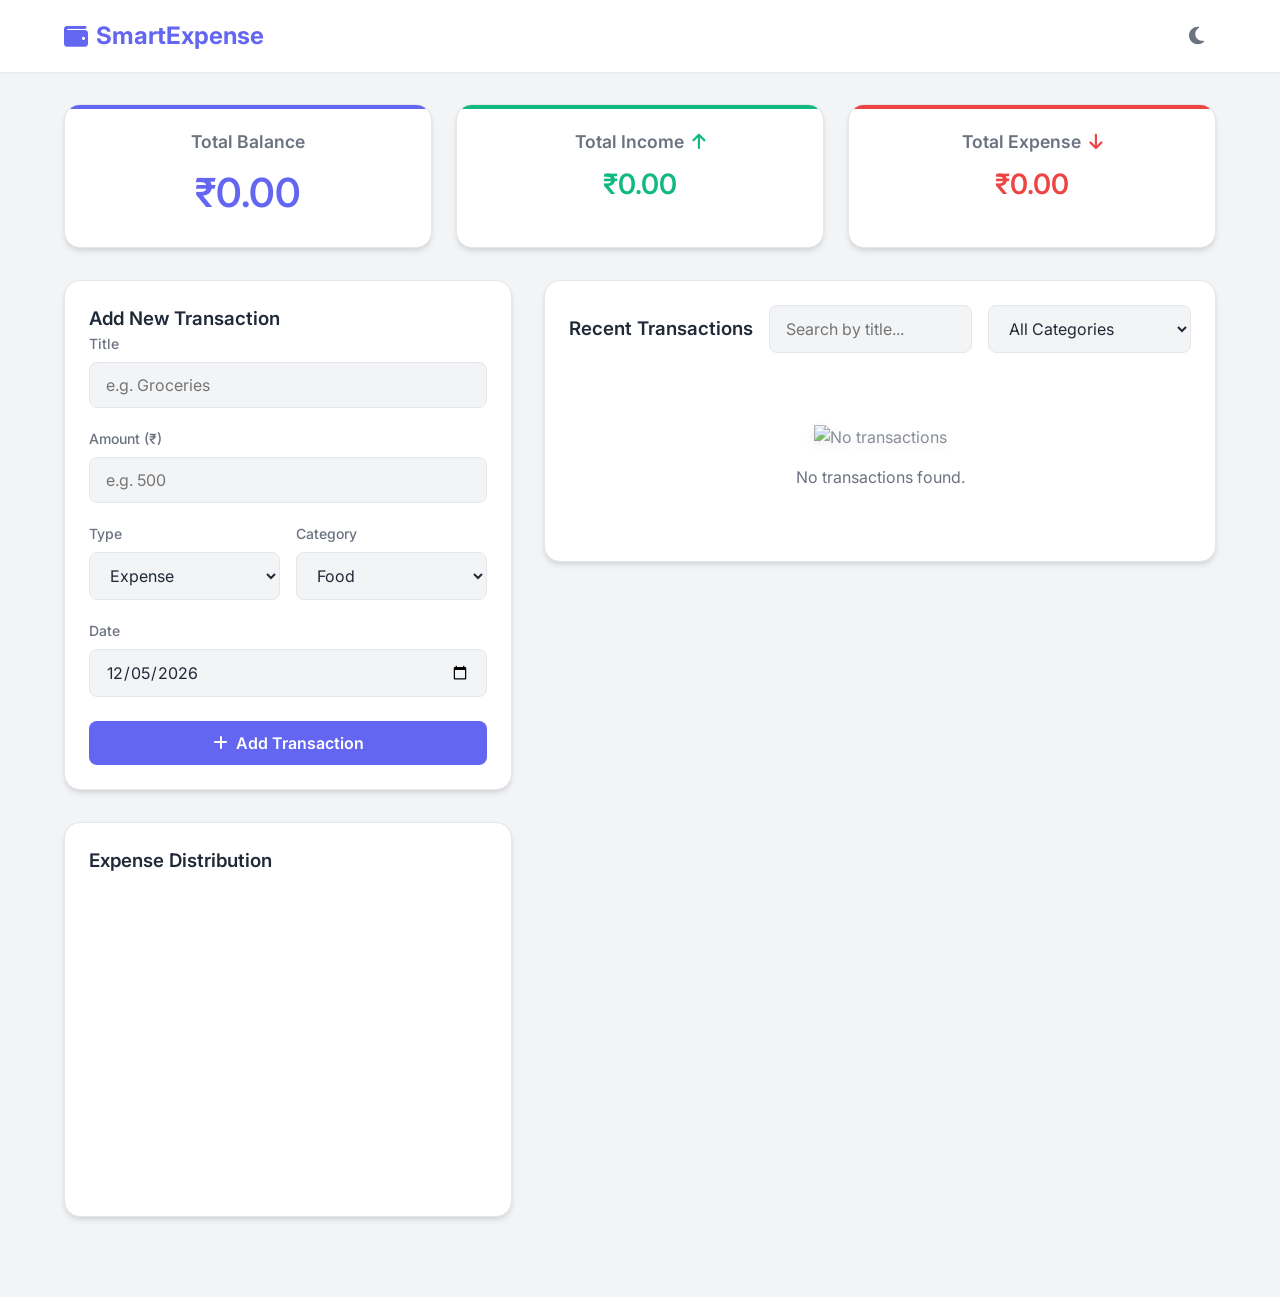
==== index.html @ fa1a4dc2 "Initial commit - Smart Expense Tracker" ====
<!DOCTYPE html>
<html lang="en">

<head>
    <meta charset="UTF-8">
    <meta name="viewport" content="width=device-width, initial-scale=1.0">
    <title>Smart Expense Tracker</title>
    <!-- Google Fonts -->
    <link href="https://fonts.googleapis.com/css2?family=Inter:wght@300;400;500;600;700&display=swap" rel="stylesheet">
    <!-- Font Awesome -->
    <link rel="stylesheet" href="https://cdnjs.cloudflare.com/ajax/libs/font-awesome/6.4.0/css/all.min.css">
    <!-- Chart.js -->
    <script src="https://cdn.jsdelivr.net/npm/chart.js"></script>
    <link rel="stylesheet" href="style.css">
</head>

<body class="light-mode">
    <div class="toast-container" id="toast-container"></div>

    <header class="navbar">
        <div class="logo">
            <i class="fas fa-wallet"></i> SmartExpense
        </div>
        <button id="theme-toggle" class="theme-btn" aria-label="Toggle Dark Mode">
            <i class="fas fa-moon"></i>
        </button>
    </header>

    <main class="container">
        <!-- Top Section: Overview -->
        <section class="overview">
            <div class="card balance-card">
                <h3>Total Balance</h3>
                <h2 id="total-balance">₹0.00</h2>
            </div>
            <div class="card income-card">
                <h3>Total Income <i class="fas fa-arrow-up"></i></h3>
                <p id="total-income">₹0.00</p>
            </div>
            <div class="card expense-card">
                <h3>Total Expense <i class="fas fa-arrow-down"></i></h3>
                <p id="total-expense">₹0.00</p>
            </div>
        </section>

        <div class="grid-layout">
            <!-- Left Column: Form & Chart -->
            <div class="left-column">
                <section class="add-transaction card">
                    <h3 id="form-title">Add New Transaction</h3>
                    <form id="transaction-form">
                        <input type="hidden" id="edit-id" value="">
                        <div class="form-group">
                            <label for="title">Title</label>
                            <input type="text" id="title" placeholder="e.g. Groceries" required>
                        </div>
                        <div class="form-group">
                            <label for="amount">Amount (₹)</label>
                            <input type="number" id="amount" placeholder="e.g. 500" step="0.01" required>
                        </div>
                        <div class="form-row">
                            <div class="form-group">
                                <label for="type">Type</label>
                                <select id="type" required>
                                    <option value="expense">Expense</option>
                                    <option value="income">Income</option>
                                </select>
                            </div>
                            <div class="form-group">
                                <label for="category">Category</label>
                                <select id="category" required>
                                    <option value="Food">Food</option>
                                    <option value="Travel">Travel</option>
                                    <option value="Bills">Bills</option>
                                    <option value="Shopping">Shopping</option>
                                    <option value="Salary">Salary</option>
                                    <option value="Other">Other</option>
                                </select>
                            </div>
                        </div>
                        <div class="form-group">
                            <label for="date">Date</label>
                            <input type="date" id="date" required>
                        </div>
                        <div class="form-actions">
                            <button type="submit" class="btn primary-btn"><i class="fas fa-plus"></i> <span
                                    id="submit-btn-text">Add Transaction</span></button>
                            <button type="button" class="btn outline-btn hidden" id="cancel-edit-btn">Cancel</button>
                        </div>
                    </form>
                </section>

                <section class="chart-container card">
                    <h3>Expense Distribution</h3>
                    <div class="canvas-wrapper">
                        <canvas id="expense-chart"></canvas>
                    </div>
                </section>
            </div>

            <!-- Right Column: Recent Transactions -->
            <div class="right-column">
                <section class="transactions card">
                    <div class="section-header">
                        <h3>Recent Transactions</h3>
                        <div class="controls">
                            <input type="text" id="search-input" placeholder="Search by title..." autocomplete="off">
                            <select id="filter-category" aria-label="Filter by Category">
                                <option value="All">All Categories</option>
                                <option value="Food">Food</option>
                                <option value="Travel">Travel</option>
                                <option value="Bills">Bills</option>
                                <option value="Shopping">Shopping</option>
                                <option value="Salary">Salary</option>
                                <option value="Other">Other</option>
                            </select>
                        </div>
                    </div>

                    <div class="transactions-list" id="transactions-list">
                        <!-- Transactions injected by JS -->
                    </div>
                    <div id="empty-state" class="empty-state hidden">
                        <img src="https://cdni.iconscout.com/illustration/premium/thumb/empty-state-2130362-1800926.png"
                            alt="No transactions" />
                        <p>No transactions found.</p>
                    </div>
                </section>
            </div>
        </div>
    </main>

    <script src="script.js"></script>
</body>

</html>
---- style.css ----
:root {
    --primary-color: #6366f1;
    --primary-hover: #4f46e5;
    --success-color: #10b981;
    --danger-color: #ef4444;
    --warning-color: #f59e0b;
    --text-main: #1f2937;
    --text-muted: #6b7280;
    --bg-main: #f3f4f6;
    --bg-card: #ffffff;
    --border-color: #e5e7eb;
    --shadow-sm: 0 1px 2px 0 rgba(0, 0, 0, 0.05);
    --shadow-md: 0 4px 6px -1px rgba(0, 0, 0, 0.1), 0 2px 4px -1px rgba(0, 0, 0, 0.06);
    --radius: 16px;
    --transition: all 0.3s cubic-bezier(0.4, 0, 0.2, 1);
}

body.dark-mode {
    --primary-color: #818cf8;
    --primary-hover: #6366f1;
    --text-main: #f9fafb;
    --text-muted: #9ca3af;
    --bg-main: #111827;
    --bg-card: #1f2937;
    --border-color: #374151;
    --shadow-sm: 0 1px 2px 0 rgba(0, 0, 0, 0.3);
    --shadow-md: 0 4px 6px -1px rgba(0, 0, 0, 0.4);
}

* {
    margin: 0;
    padding: 0;
    box-sizing: border-box;
}

body {
    font-family: 'Inter', sans-serif;
    background-color: var(--bg-main);
    color: var(--text-main);
    transition: background-color 0.3s ease, color 0.3s ease;
    line-height: 1.5;
    padding-bottom: 3rem;
    -webkit-font-smoothing: antialiased;
}

/* Typography & Utils */
h1, h2, h3, h4 {
    color: var(--text-main);
    font-weight: 600;
}

.hidden {
    display: none !important;
}

/* Navbar */
.navbar {
    display: flex;
    justify-content: space-between;
    align-items: center;
    padding: 1rem 5%;
    background-color: var(--bg-card);
    box-shadow: var(--shadow-sm);
    position: sticky;
    top: 0;
    z-index: 100;
    transition: background-color 0.3s ease;
}

.logo {
    font-size: 1.5rem;
    font-weight: 700;
    color: var(--primary-color);
    display: flex;
    align-items: center;
    gap: 0.5rem;
}

.theme-btn {
    background: none;
    border: none;
    font-size: 1.25rem;
    color: var(--text-muted);
    cursor: pointer;
    transition: var(--transition);
    padding: 0.5rem;
    border-radius: 50%;
    width: 40px;
    height: 40px;
    display: flex;
    align-items: center;
    justify-content: center;
}

.theme-btn:hover {
    color: var(--primary-color);
    background-color: var(--bg-main);
    transform: scale(1.1);
}

/* Container */
.container {
    max-width: 1200px;
    margin: 2rem auto;
    padding: 0 1.5rem;
}

/* Cards */
.card {
    background-color: var(--bg-card);
    border-radius: var(--radius);
    padding: 1.5rem;
    box-shadow: var(--shadow-md);
    border: 1px solid var(--border-color);
    transition: background-color 0.3s ease, border-color 0.3s ease;
}

/* Overview Section */
.overview {
    display: grid;
    grid-template-columns: repeat(auto-fit, minmax(280px, 1fr));
    gap: 1.5rem;
    margin-bottom: 2rem;
}

.overview .card {
    text-align: center;
    transition: transform 0.3s ease, box-shadow 0.3s ease;
    position: relative;
    overflow: hidden;
}

.overview .card::before {
    content: '';
    position: absolute;
    top: 0;
    left: 0;
    width: 100%;
    height: 4px;
}

.balance-card::before { background-color: var(--primary-color); }
.income-card::before { background-color: var(--success-color); }
.expense-card::before { background-color: var(--danger-color); }

.overview .card:hover {
    transform: translateY(-5px);
    box-shadow: 0 10px 15px -3px rgba(0, 0, 0, 0.1), 0 4px 6px -2px rgba(0, 0, 0, 0.05);
}

.overview h3 {
    font-size: 1.1rem;
    color: var(--text-muted);
    margin-bottom: 0.5rem;
    display: flex;
    align-items: center;
    justify-content: center;
    gap: 0.5rem;
}

.balance-card h2 {
    font-size: 2.5rem;
    color: var(--primary-color);
    margin-top: 0.5rem;
}

.income-card h3 i { color: var(--success-color); }
.expense-card h3 i { color: var(--danger-color); }

.income-card p {
    font-size: 1.75rem;
    font-weight: 600;
    color: var(--success-color);
    margin-top: 0.5rem;
}

.expense-card p {
    font-size: 1.75rem;
    font-weight: 600;
    color: var(--danger-color);
    margin-top: 0.5rem;
}

/* Grid Layout */
.grid-layout {
    display: grid;
    grid-template-columns: 1fr 1.5fr;
    gap: 2rem;
    align-items: start;
}

@media (max-width: 968px) {
    .grid-layout {
        grid-template-columns: 1fr;
    }
}

/* Form Styles */
.form-group {
    margin-bottom: 1.25rem;
}

.form-row {
    display: grid;
    grid-template-columns: 1fr 1fr;
    gap: 1rem;
}

label {
    display: block;
    margin-bottom: 0.5rem;
    font-size: 0.875rem;
    font-weight: 500;
    color: var(--text-muted);
}

input, select {
    width: 100%;
    padding: 0.75rem 1rem;
    border-radius: 8px;
    border: 1px solid var(--border-color);
    background-color: var(--bg-main);
    color: var(--text-main);
    font-family: inherit;
    font-size: 1rem;
    transition: var(--transition);
}

input:focus, select:focus {
    outline: none;
    border-color: var(--primary-color);
    box-shadow: 0 0 0 3px rgba(99, 102, 241, 0.2);
    background-color: var(--bg-card);
}

.form-actions {
    display: flex;
    gap: 1rem;
    margin-top: 1.5rem;
}

.btn {
    padding: 0.75rem 1.5rem;
    border-radius: 8px;
    font-weight: 600;
    cursor: pointer;
    font-family: inherit;
    transition: var(--transition);
    display: flex;
    align-items: center;
    justify-content: center;
    gap: 0.5rem;
    flex: 1;
    font-size: 1rem;
}

.primary-btn {
    background-color: var(--primary-color);
    color: #ffffff;
    border: none;
}

.primary-btn:hover {
    background-color: var(--primary-hover);
    transform: translateY(-2px);
    box-shadow: 0 4px 6px -1px rgba(99, 102, 241, 0.4);
}

.outline-btn {
    background-color: transparent;
    color: var(--text-main);
    border: 1px solid var(--border-color);
}

.outline-btn:hover {
    background-color: var(--bg-main);
}

/* Chart Container */
.chart-container {
    margin-top: 2rem;
}

.chart-container h3 {
    margin-bottom: 1rem;
}

.canvas-wrapper {
    position: relative;
    height: 300px;
    width: 100%;
    display: flex;
    align-items: center;
    justify-content: center;
}

/* Transactions Area */
.section-header {
    display: flex;
    justify-content: space-between;
    align-items: center;
    margin-bottom: 1.5rem;
    flex-wrap: wrap;
    gap: 1rem;
}

.controls {
    display: flex;
    gap: 1rem;
    flex: 1;
    justify-content: flex-end;
}

.controls input {
    max-width: 250px;
}

@media (max-width: 576px) {
    .controls {
        flex-direction: column;
        width: 100%;
    }
    .controls input, .controls select {
        max-width: 100%;
    }
}

.transactions-list {
    display: flex;
    flex-direction: column;
    gap: 1rem;
}

.transaction-item {
    display: flex;
    justify-content: space-between;
    align-items: center;
    padding: 1.25rem;
    background-color: var(--bg-main);
    border-radius: var(--radius);
    border-left: 5px solid var(--border-color);
    transition: var(--transition);
    animation: slideIn 0.4s ease-out;
}

@keyframes slideIn {
    from { opacity: 0; transform: translateY(15px); }
    to { opacity: 1; transform: translateY(0); }
}

.transaction-item:hover {
    transform: translateX(5px);
    box-shadow: var(--shadow-sm);
    background-color: var(--bg-card);
}

.transaction-item.income {
    border-left-color: var(--success-color);
}

.transaction-item.expense {
    border-left-color: var(--danger-color);
}

.item-info {
    display: flex;
    align-items: center;
    gap: 1.25rem;
}

.item-icon {
    width: 48px;
    height: 48px;
    border-radius: 12px;
    display: flex;
    align-items: center;
    justify-content: center;
    font-size: 1.25rem;
    color: white;
}

.income .item-icon { background: linear-gradient(135deg, #10b981, #059669); }
.expense .item-icon { background: linear-gradient(135deg, #ef4444, #dc2626); }

.item-details h4 {
    margin-bottom: 0.25rem;
    font-size: 1.1rem;
}

.item-details p {
    font-size: 0.85rem;
    color: var(--text-muted);
}

.item-actions {
    display: flex;
    align-items: center;
    gap: 1.5rem;
}

.item-amount {
    font-weight: 700;
    font-size: 1.2rem;
}

.income .item-amount { color: var(--success-color); }
.expense .item-amount { color: var(--danger-color); }

.action-btns {
    display: flex;
    gap: 0.75rem;
}

.action-btn {
    background: var(--bg-card);
    border: 1px solid var(--border-color);
    cursor: pointer;
    font-size: 1rem;
    color: var(--text-muted);
    transition: var(--transition);
    width: 36px;
    height: 36px;
    border-radius: 8px;
    display: flex;
    align-items: center;
    justify-content: center;
}

.action-btn.edit-btn:hover { 
    color: var(--primary-color); 
    border-color: var(--primary-color);
    background-color: rgba(99, 102, 241, 0.1);
}
.action-btn.delete-btn:hover { 
    color: var(--danger-color); 
    border-color: var(--danger-color);
    background-color: rgba(239, 68, 68, 0.1);
}

.empty-state {
    text-align: center;
    padding: 3rem 1rem;
    color: var(--text-muted);
    animation: fadeIn 0.5s ease;
}
@keyframes fadeIn {
    from { opacity: 0; }
    to { opacity: 1; }
}
.empty-state img {
    width: 120px;
    margin-bottom: 1rem;
    opacity: 0.8;
    filter: drop-shadow(0 4px 6px rgba(0,0,0,0.1));
}

/* Toasts */
.toast-container {
    position: fixed;
    top: 20px;
    right: 20px;
    z-index: 9999;
    display: flex;
    flex-direction: column;
    gap: 10px;
    pointer-events: none;
}

.toast {
    background-color: var(--bg-card);
    color: var(--text-main);
    padding: 1rem 1.5rem;
    border-radius: 12px;
    box-shadow: 0 10px 15px -3px rgba(0, 0, 0, 0.1), 0 4px 6px -2px rgba(0, 0, 0, 0.05);
    display: flex;
    align-items: center;
    gap: 0.75rem;
    border-left: 4px solid var(--primary-color);
    animation: slideInRight 0.3s cubic-bezier(0.175, 0.885, 0.32, 1.275) forwards;
    font-weight: 500;
}

.toast.success { border-left-color: var(--success-color); }
.toast.error { border-left-color: var(--danger-color); }
.toast.warning { border-left-color: var(--warning-color); }

.toast i { font-size: 1.25rem; }
.toast.success i { color: var(--success-color); }
.toast.error i { color: var(--danger-color); }
.toast.warning i { color: var(--warning-color); }

@keyframes slideInRight {
    from { transform: translateX(120%); opacity: 0; }
    to { transform: translateX(0); opacity: 1; }
}
@keyframes fadeOut {
    from { transform: translateX(0); opacity: 1; }
    to { transform: translateX(120%); opacity: 0; }
}

.toast.hiding {
    animation: fadeOut 0.3s ease forwards;
}
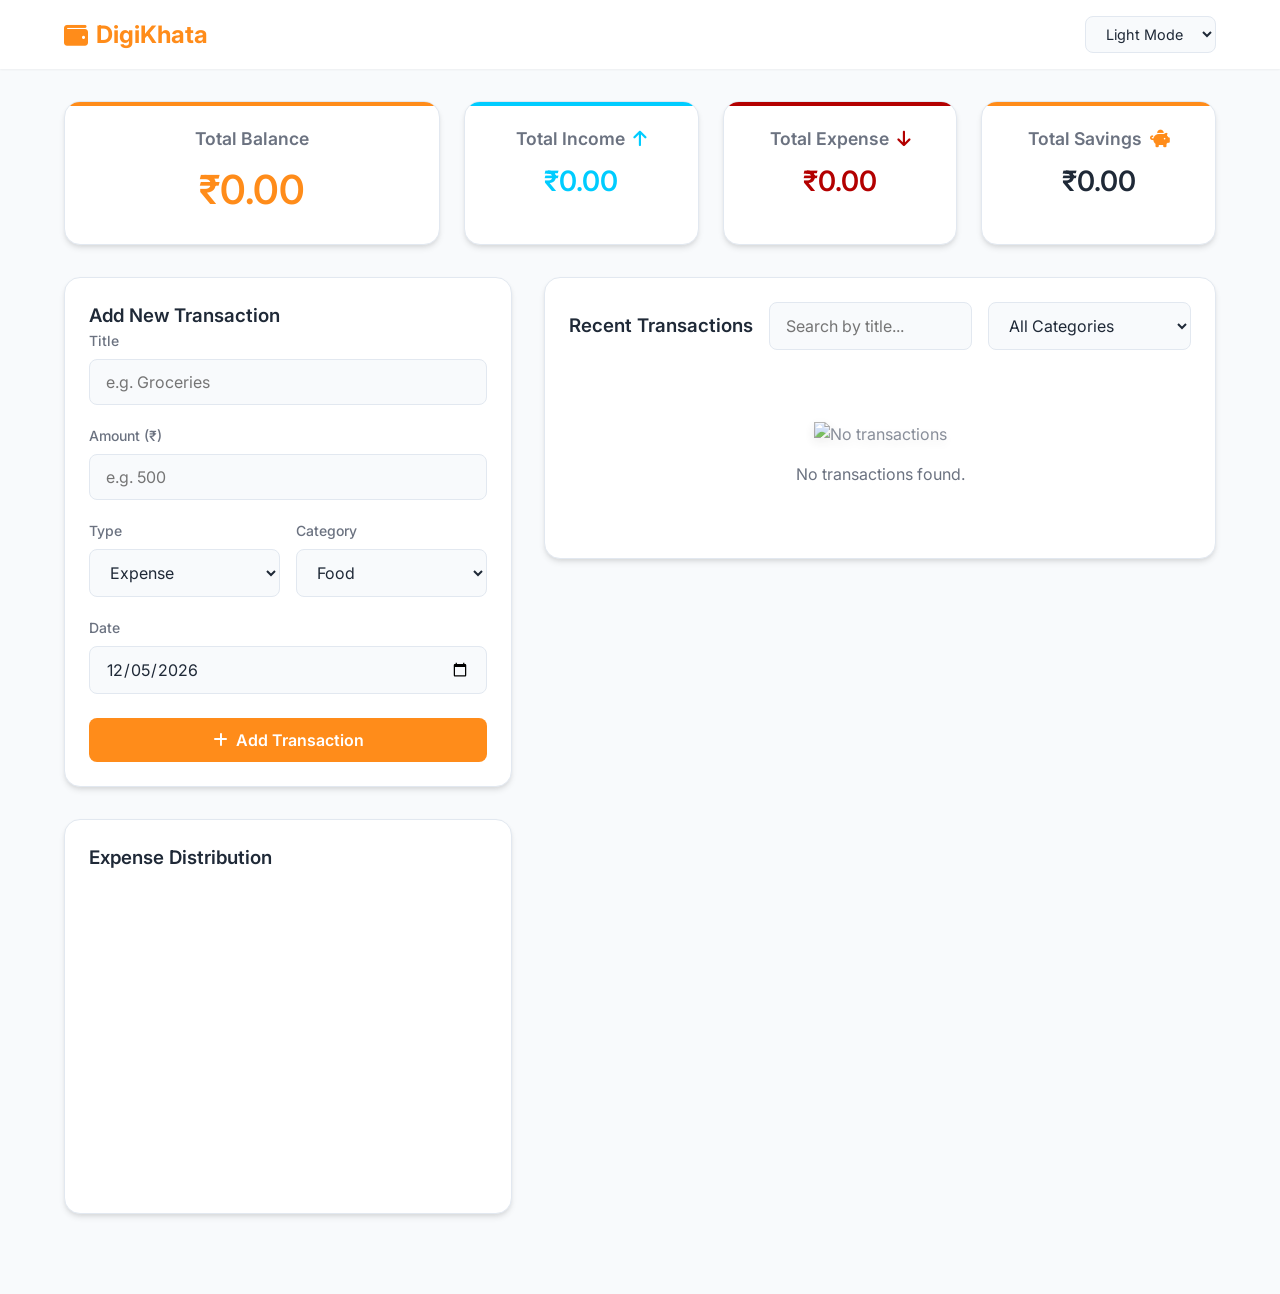
==== commit f62d4f88: "added home page" ====
--- a/index.html
+++ b/index.html
@@ -3,8 +3,8 @@
 
 <head>
     <meta charset="UTF-8">
-    <meta name="viewport" content="width=device-width, initial-scale=1.0">
-    <title>Smart Expense Tracker</title>
+    <meta name="viewport" content="width=device-width, initial-scale=1.0, maximum-scale=1.0, user-scalable=no">
+    <title>DigiKhata</title>
     <!-- Google Fonts -->
     <link href="https://fonts.googleapis.com/css2?family=Inter:wght@300;400;500;600;700&display=swap" rel="stylesheet">
     <!-- Font Awesome -->
@@ -19,34 +19,41 @@
 
     <header class="navbar">
         <div class="logo">
-            <i class="fas fa-wallet"></i> SmartExpense
+            <i class="fas fa-wallet"></i> DigiKhata
         </div>
-        <button id="theme-toggle" class="theme-btn" aria-label="Toggle Dark Mode">
-            <i class="fas fa-moon"></i>
-        </button>
+        <select id="theme-toggle" class="theme-select" aria-label="Select Theme">
+            <option value="light">Light Mode</option>
+            <option value="dark">Dark Mode</option>
+        </select>
     </header>
 
     <main class="container">
         <!-- Top Section: Overview -->
-        <section class="overview">
+        <section class="overview view-section mobile-active" id="overview-section">
             <div class="card balance-card">
                 <h3>Total Balance</h3>
                 <h2 id="total-balance">₹0.00</h2>
             </div>
-            <div class="card income-card">
-                <h3>Total Income <i class="fas fa-arrow-up"></i></h3>
-                <p id="total-income">₹0.00</p>
-            </div>
-            <div class="card expense-card">
-                <h3>Total Expense <i class="fas fa-arrow-down"></i></h3>
-                <p id="total-expense">₹0.00</p>
+            <div class="overview-grid">
+                <div class="card income-card">
+                    <h3>Total Income <i class="fas fa-arrow-up"></i></h3>
+                    <p id="total-income">₹0.00</p>
+                </div>
+                <div class="card expense-card">
+                    <h3>Total Expense <i class="fas fa-arrow-down"></i></h3>
+                    <p id="total-expense">₹0.00</p>
+                </div>
+                <div class="card savings-card">
+                    <h3>Total Savings <i class="fas fa-piggy-bank"></i></h3>
+                    <p id="total-savings">₹0.00</p>
+                </div>
             </div>
         </section>
 
         <div class="grid-layout">
             <!-- Left Column: Form & Chart -->
             <div class="left-column">
-                <section class="add-transaction card">
+                <section class="add-transaction card view-section" id="view-add">
                     <h3 id="form-title">Add New Transaction</h3>
                     <form id="transaction-form">
                         <input type="hidden" id="edit-id" value="">
@@ -74,6 +81,8 @@
                                     <option value="Bills">Bills</option>
                                     <option value="Shopping">Shopping</option>
                                     <option value="Salary">Salary</option>
+                                    <option value="Health">Health</option>
+                                    <option value="Savings">Savings</option>
                                     <option value="Other">Other</option>
                                 </select>
                             </div>
@@ -89,8 +98,8 @@
                         </div>
                     </form>
                 </section>
-
-                <section class="chart-container card">
+                <!--Expence chart (pie chart)-->
+                <section class="chart-container card view-section mobile-active" id="view-analytics">
                     <h3>Expense Distribution</h3>
                     <div class="canvas-wrapper">
                         <canvas id="expense-chart"></canvas>
@@ -100,7 +109,7 @@
 
             <!-- Right Column: Recent Transactions -->
             <div class="right-column">
-                <section class="transactions card">
+                <section class="transactions card view-section mobile-active" id="view-transactions">
                     <div class="section-header">
                         <h3>Recent Transactions</h3>
                         <div class="controls">
@@ -112,6 +121,8 @@
                                 <option value="Bills">Bills</option>
                                 <option value="Shopping">Shopping</option>
                                 <option value="Salary">Salary</option>
+                                <option value="Health">Health</option>
+                                <option value="Savings">Savings</option>
                                 <option value="Other">Other</option>
                             </select>
                         </div>
@@ -130,6 +141,23 @@
         </div>
     </main>
 
+    <!-- Bottom Navigation Bar for Mobile -->
+    <nav class="bottom-nav">
+        <button class="nav-item active" data-view="home">
+            <i class="fas fa-list"></i>
+            <span>Home</span>
+        </button>
+        <button class="nav-item add-fab" data-view="add">
+            <div class="fab-icon-wrapper">
+                <i class="fas fa-plus"></i>
+            </div>
+        </button>
+        <button class="nav-item" data-view="analytics">
+            <i class="fas fa-chart-pie"></i>
+            <span>Analytics</span>
+        </button>
+    </nav>
+
     <script src="script.js"></script>
 </body>
 
--- a/style.css
+++ b/style.css
@@ -1,14 +1,14 @@
 :root {
-    --primary-color: #6366f1;
-    --primary-hover: #4f46e5;
-    --success-color: #10b981;
-    --danger-color: #ef4444;
+    --primary-color: #ff8c1a;
+    --primary-hover: #e67a14;
+    --success-color: #00ccff;
+    --danger-color: #b30000;
     --warning-color: #f59e0b;
     --text-main: #1f2937;
     --text-muted: #6b7280;
-    --bg-main: #f3f4f6;
+    --bg-main: #f8fafc;
     --bg-card: #ffffff;
-    --border-color: #e5e7eb;
+    --border-color: #e2e8f0;
     --shadow-sm: 0 1px 2px 0 rgba(0, 0, 0, 0.05);
     --shadow-md: 0 4px 6px -1px rgba(0, 0, 0, 0.1), 0 2px 4px -1px rgba(0, 0, 0, 0.06);
     --radius: 16px;
@@ -16,13 +16,13 @@
 }
 
 body.dark-mode {
-    --primary-color: #818cf8;
-    --primary-hover: #6366f1;
-    --text-main: #f9fafb;
-    --text-muted: #9ca3af;
-    --bg-main: #111827;
-    --bg-card: #1f2937;
-    --border-color: #374151;
+    --primary-color: #ffad5c;
+    --primary-hover: #ff8c1a;
+    --text-main: #f8fafc;
+    --text-muted: #94a3b8;
+    --bg-main: #0f172a;
+    --bg-card: #1e293b;
+    --border-color: #334155;
     --shadow-sm: 0 1px 2px 0 rgba(0, 0, 0, 0.3);
     --shadow-md: 0 4px 6px -1px rgba(0, 0, 0, 0.4);
 }
@@ -31,6 +31,8 @@
     margin: 0;
     padding: 0;
     box-sizing: border-box;
+    -webkit-tap-highlight-color: transparent;
+    /* better mobile experience taps */
 }
 
 body {
@@ -44,7 +46,10 @@
 }
 
 /* Typography & Utils */
-h1, h2, h3, h4 {
+h1,
+h2,
+h3,
+h4 {
     color: var(--text-main);
     font-weight: 600;
 }
@@ -76,26 +81,24 @@
     gap: 0.5rem;
 }
 
-.theme-btn {
-    background: none;
-    border: none;
-    font-size: 1.25rem;
-    color: var(--text-muted);
+.theme-select {
+    width: auto;
+    padding: 0.5rem 1rem;
+    border-radius: 8px;
+    border: 1px solid var(--border-color);
+    background-color: var(--bg-main);
+    color: var(--text-main);
+    font-family: inherit;
+    font-size: 0.9rem;
     cursor: pointer;
     transition: var(--transition);
-    padding: 0.5rem;
-    border-radius: 50%;
-    width: 40px;
-    height: 40px;
-    display: flex;
-    align-items: center;
-    justify-content: center;
-}
-
-.theme-btn:hover {
-    color: var(--primary-color);
-    background-color: var(--bg-main);
-    transform: scale(1.1);
+    outline: none;
+}
+
+.theme-select:focus {
+    border-color: var(--primary-color);
+    box-shadow: 0 0 0 3px rgba(255, 140, 26, 0.2);
+    background-color: var(--bg-card);
 }
 
 /* Container */
@@ -118,9 +121,15 @@
 /* Overview Section */
 .overview {
     display: grid;
-    grid-template-columns: repeat(auto-fit, minmax(280px, 1fr));
+    grid-template-columns: 1fr 2fr;
     gap: 1.5rem;
     margin-bottom: 2rem;
+}
+
+.overview-grid {
+    display: grid;
+    grid-template-columns: repeat(3, 1fr);
+    gap: 1.5rem;
 }
 
 .overview .card {
@@ -139,9 +148,21 @@
     height: 4px;
 }
 
-.balance-card::before { background-color: var(--primary-color); }
-.income-card::before { background-color: var(--success-color); }
-.expense-card::before { background-color: var(--danger-color); }
+.balance-card::before {
+    background-color: var(--primary-color);
+}
+
+.income-card::before {
+    background-color: var(--success-color);
+}
+
+.expense-card::before {
+    background-color: var(--danger-color);
+}
+
+.savings-card::before {
+    background-color: var(--primary-color);
+}
 
 .overview .card:hover {
     transform: translateY(-5px);
@@ -164,8 +185,17 @@
     margin-top: 0.5rem;
 }
 
-.income-card h3 i { color: var(--success-color); }
-.expense-card h3 i { color: var(--danger-color); }
+.income-card h3 i {
+    color: var(--success-color);
+}
+
+.expense-card h3 i {
+    color: var(--danger-color);
+}
+
+.savings-card h3 i {
+    color: var(--primary-color);
+}
 
 .income-card p {
     font-size: 1.75rem;
@@ -178,6 +208,13 @@
     font-size: 1.75rem;
     font-weight: 600;
     color: var(--danger-color);
+    margin-top: 0.5rem;
+}
+
+.savings-card p {
+    font-size: 1.75rem;
+    font-weight: 600;
+    color: var(--text-main);
     margin-top: 0.5rem;
 }
 
@@ -189,12 +226,6 @@
     align-items: start;
 }
 
-@media (max-width: 968px) {
-    .grid-layout {
-        grid-template-columns: 1fr;
-    }
-}
-
 /* Form Styles */
 .form-group {
     margin-bottom: 1.25rem;
@@ -214,7 +245,8 @@
     color: var(--text-muted);
 }
 
-input, select {
+input,
+select {
     width: 100%;
     padding: 0.75rem 1rem;
     border-radius: 8px;
@@ -226,10 +258,11 @@
     transition: var(--transition);
 }
 
-input:focus, select:focus {
+input:focus,
+select:focus {
     outline: none;
     border-color: var(--primary-color);
-    box-shadow: 0 0 0 3px rgba(99, 102, 241, 0.2);
+    box-shadow: 0 0 0 3px rgba(255, 140, 26, 0.2);
     background-color: var(--bg-card);
 }
 
@@ -263,7 +296,7 @@
 .primary-btn:hover {
     background-color: var(--primary-hover);
     transform: translateY(-2px);
-    box-shadow: 0 4px 6px -1px rgba(99, 102, 241, 0.4);
+    box-shadow: 0 4px 6px -1px rgba(255, 140, 26, 0.4);
 }
 
 .outline-btn {
@@ -313,16 +346,6 @@
 
 .controls input {
     max-width: 250px;
-}
-
-@media (max-width: 576px) {
-    .controls {
-        flex-direction: column;
-        width: 100%;
-    }
-    .controls input, .controls select {
-        max-width: 100%;
-    }
 }
 
 .transactions-list {
@@ -344,8 +367,15 @@
 }
 
 @keyframes slideIn {
-    from { opacity: 0; transform: translateY(15px); }
-    to { opacity: 1; transform: translateY(0); }
+    from {
+        opacity: 0;
+        transform: translateY(15px);
+    }
+
+    to {
+        opacity: 1;
+        transform: translateY(0);
+    }
 }
 
 .transaction-item:hover {
@@ -379,8 +409,13 @@
     color: white;
 }
 
-.income .item-icon { background: linear-gradient(135deg, #10b981, #059669); }
-.expense .item-icon { background: linear-gradient(135deg, #ef4444, #dc2626); }
+.income .item-icon {
+    background: linear-gradient(135deg, #00ccff, #0099cc);
+}
+
+.expense .item-icon {
+    background: linear-gradient(135deg, #b30000, #990000);
+}
 
 .item-details h4 {
     margin-bottom: 0.25rem;
@@ -403,8 +438,13 @@
     font-size: 1.2rem;
 }
 
-.income .item-amount { color: var(--success-color); }
-.expense .item-amount { color: var(--danger-color); }
+.income .item-amount {
+    color: var(--success-color);
+}
+
+.expense .item-amount {
+    color: var(--danger-color);
+}
 
 .action-btns {
     display: flex;
@@ -426,15 +466,16 @@
     justify-content: center;
 }
 
-.action-btn.edit-btn:hover { 
-    color: var(--primary-color); 
+.action-btn.edit-btn:hover {
+    color: var(--primary-color);
     border-color: var(--primary-color);
-    background-color: rgba(99, 102, 241, 0.1);
-}
-.action-btn.delete-btn:hover { 
-    color: var(--danger-color); 
+    background-color: rgba(255, 140, 26, 0.1);
+}
+
+.action-btn.delete-btn:hover {
+    color: var(--danger-color);
     border-color: var(--danger-color);
-    background-color: rgba(239, 68, 68, 0.1);
+    background-color: rgba(179, 0, 0, 0.1);
 }
 
 .empty-state {
@@ -443,15 +484,22 @@
     color: var(--text-muted);
     animation: fadeIn 0.5s ease;
 }
+
 @keyframes fadeIn {
-    from { opacity: 0; }
-    to { opacity: 1; }
-}
+    from {
+        opacity: 0;
+    }
+
+    to {
+        opacity: 1;
+    }
+}
+
 .empty-state img {
     width: 120px;
     margin-bottom: 1rem;
     opacity: 0.8;
-    filter: drop-shadow(0 4px 6px rgba(0,0,0,0.1));
+    filter: drop-shadow(0 4px 6px rgba(0, 0, 0, 0.1));
 }
 
 /* Toasts */
@@ -480,24 +528,257 @@
     font-weight: 500;
 }
 
-.toast.success { border-left-color: var(--success-color); }
-.toast.error { border-left-color: var(--danger-color); }
-.toast.warning { border-left-color: var(--warning-color); }
-
-.toast i { font-size: 1.25rem; }
-.toast.success i { color: var(--success-color); }
-.toast.error i { color: var(--danger-color); }
-.toast.warning i { color: var(--warning-color); }
+.toast.success {
+    border-left-color: var(--success-color);
+}
+
+.toast.error {
+    border-left-color: var(--danger-color);
+}
+
+.toast.warning {
+    border-left-color: var(--warning-color);
+}
+
+.toast i {
+    font-size: 1.25rem;
+}
+
+.toast.success i {
+    color: var(--success-color);
+}
+
+.toast.error i {
+    color: var(--danger-color);
+}
+
+.toast.warning i {
+    color: var(--warning-color);
+}
 
 @keyframes slideInRight {
-    from { transform: translateX(120%); opacity: 0; }
-    to { transform: translateX(0); opacity: 1; }
-}
+    from {
+        transform: translateX(120%);
+        opacity: 0;
+    }
+
+    to {
+        transform: translateX(0);
+        opacity: 1;
+    }
+}
+
 @keyframes fadeOut {
-    from { transform: translateX(0); opacity: 1; }
-    to { transform: translateX(120%); opacity: 0; }
+    from {
+        transform: translateX(0);
+        opacity: 1;
+    }
+
+    to {
+        transform: translateX(120%);
+        opacity: 0;
+    }
 }
 
 .toast.hiding {
     animation: fadeOut 0.3s ease forwards;
 }
+
+/* Bottom Navigation (Mobile Default Hidden) */
+.bottom-nav {
+    display: none;
+    position: fixed;
+    bottom: 0;
+    left: 0;
+    width: 100%;
+    background-color: var(--bg-card);
+    box-shadow: 0 -4px 10px rgba(0, 0, 0, 0.05);
+    z-index: 1000;
+    padding: 0.5rem 1rem;
+    padding-bottom: env(safe-area-inset-bottom, 0.5rem);
+    /* iOS Safe area */
+    border-top: 1px solid var(--border-color);
+}
+
+.nav-item {
+    background: none;
+    border: none;
+    color: var(--text-muted);
+    display: flex;
+    flex-direction: column;
+    align-items: center;
+    gap: 0.25rem;
+    font-size: 0.75rem;
+    font-weight: 500;
+    cursor: pointer;
+    transition: var(--transition);
+    flex: 1;
+    padding: 0.5rem;
+}
+
+.nav-item i {
+    font-size: 1.25rem;
+    margin-bottom: 2px;
+}
+
+.nav-item.active {
+    color: var(--primary-color);
+}
+
+.nav-item.add-fab {
+    flex: 0 0 auto;
+    width: 60px;
+    padding: 0;
+    transform: translateY(-20px);
+}
+
+.fab-icon-wrapper {
+    background: linear-gradient(135deg, var(--primary-color), var(--primary-hover));
+    color: white;
+    width: 56px;
+    height: 56px;
+    border-radius: 50%;
+    display: flex;
+    align-items: center;
+    justify-content: center;
+    box-shadow: 0 4px 15px rgba(255, 140, 26, 0.4);
+    border: 4px solid var(--bg-main);
+    transition: var(--transition);
+}
+
+.nav-item.add-fab.active .fab-icon-wrapper {
+    transform: scale(1.05);
+    box-shadow: 0 6px 20px rgba(255, 140, 26, 0.6);
+}
+
+.nav-item.add-fab i {
+    font-size: 1.5rem;
+    margin-bottom: 0;
+}
+
+/* -------------------------------------------
+   RESPONSIVE QUERIES
+------------------------------------------- */
+
+/* Desktop view ensures sections are visible regardless of JS classes */
+@media (min-width: 769px) {
+    .view-section {
+        display: block !important;
+    }
+
+    #overview-section {
+        display: grid !important;
+    }
+}
+
+/* Tablet (Medium) */
+@media (max-width: 968px) {
+    .grid-layout {
+        grid-template-columns: 1fr;
+    }
+
+    .chart-container {
+        margin-top: 0;
+    }
+
+    .overview {
+        grid-template-columns: 1fr;
+    }
+}
+
+/* Mobile */
+@media (max-width: 768px) {
+    body {
+        padding-bottom: 5rem;
+        /* Space for bottom nav */
+    }
+
+    .container {
+        margin: 1rem auto;
+        padding: 0 1rem;
+    }
+
+    .bottom-nav {
+        display: flex;
+        justify-content: space-between;
+        align-items: flex-end;
+    }
+
+    /* Views behavior governed by JS on Mobile */
+    .view-section {
+        display: none;
+    }
+
+    .view-section.mobile-active {
+        display: block;
+        animation: fadeIn 0.3s ease;
+    }
+
+    #overview-section.mobile-active {
+        display: grid;
+    }
+
+    /* UI Tweaks for Mobile */
+    .controls {
+        flex-direction: column;
+        width: 100%;
+        gap: 0.5rem;
+    }
+
+    .controls input,
+    .controls select {
+        max-width: 100%;
+    }
+
+    .transaction-item {
+        padding: 1rem;
+    }
+
+    .item-info {
+        gap: 0.75rem;
+    }
+
+    .item-icon {
+        width: 40px;
+        height: 40px;
+        font-size: 1rem;
+        border-radius: 10px;
+    }
+
+    .item-details h4 {
+        font-size: 1rem;
+    }
+
+    .item-amount {
+        font-size: 1.1rem;
+    }
+
+    .action-btns {
+        flex-direction: column;
+        gap: 0.25rem;
+    }
+
+    .action-btn {
+        width: 32px;
+        height: 32px;
+        font-size: 0.9rem;
+    }
+
+    .balance-card h2 {
+        font-size: 2rem;
+    }
+
+    .income-card p,
+    .expense-card p,
+    .savings-card p {
+        font-size: 1.4rem;
+    }
+}
+
+/* Small mobile overrides */
+@media (max-width: 480px) {
+    .overview-grid {
+        grid-template-columns: 1fr;
+        gap: 1rem;
+    }
+}
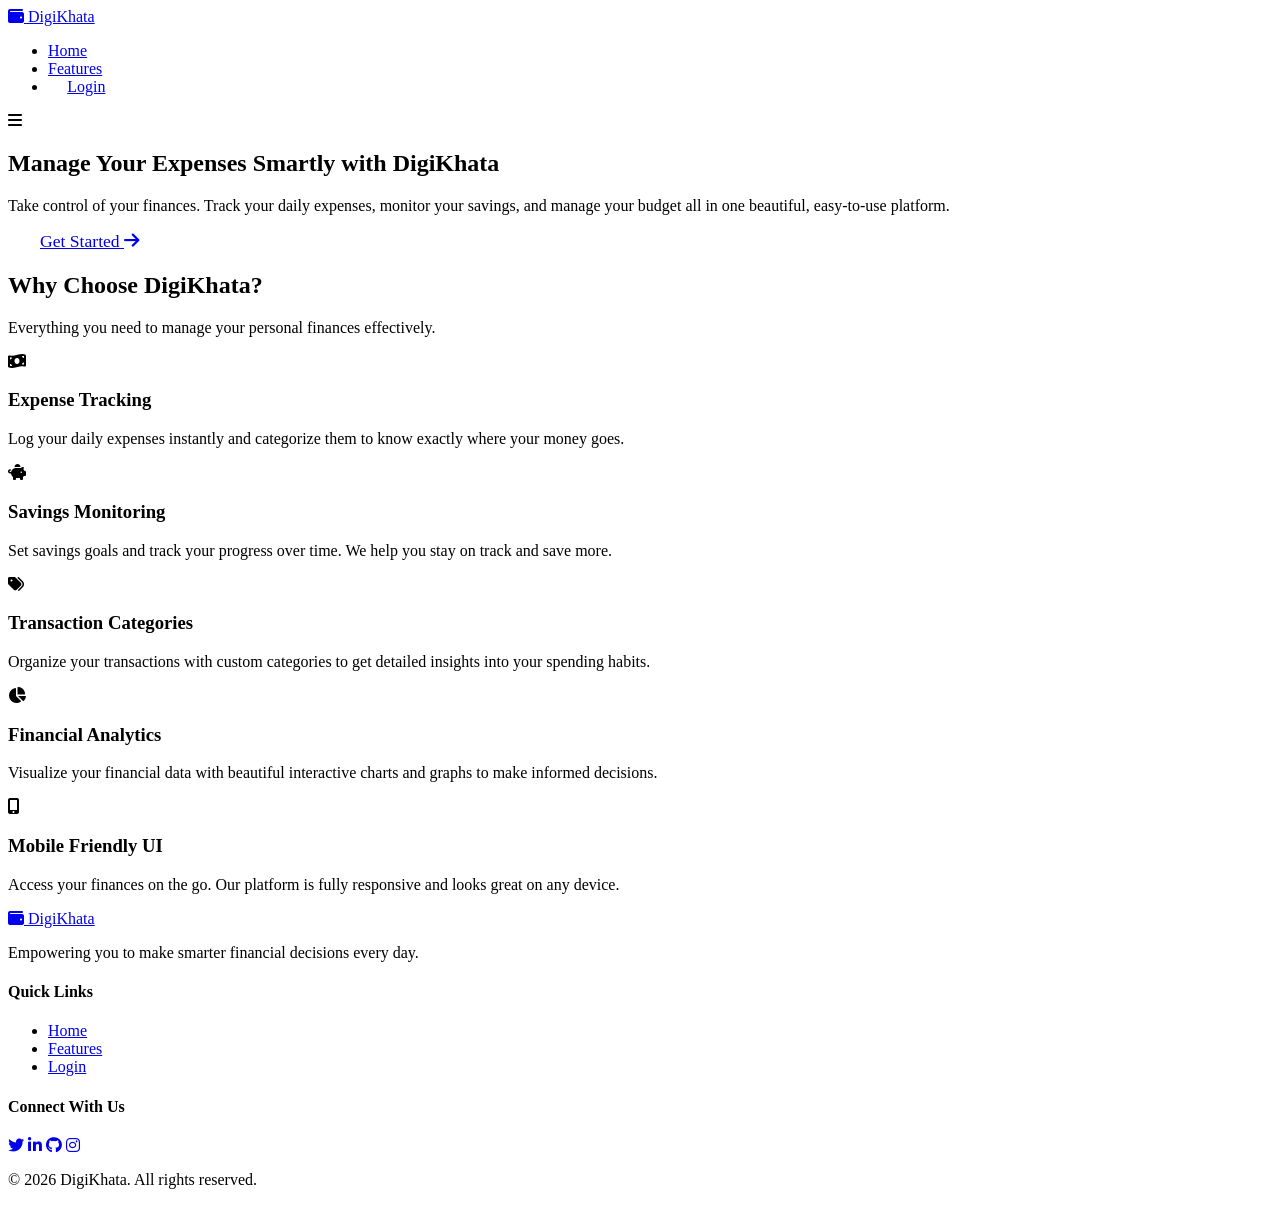
==== commit 65de82d0: "renamed file structure" ====
--- a/index.html
+++ b/index.html
@@ -3,162 +3,155 @@
 
 <head>
     <meta charset="UTF-8">
-    <meta name="viewport" content="width=device-width, initial-scale=1.0, maximum-scale=1.0, user-scalable=no">
-    <title>DigiKhata</title>
+    <meta name="viewport" content="width=device-width, initial-scale=1.0">
+    <title>DigiKhata - Smart Finance Management</title>
+
     <!-- Google Fonts -->
-    <link href="https://fonts.googleapis.com/css2?family=Inter:wght@300;400;500;600;700&display=swap" rel="stylesheet">
-    <!-- Font Awesome -->
+    <link rel="preconnect" href="https://fonts.googleapis.com">
+    <link rel="preconnect" href="https://fonts.gstatic.com" crossorigin>
+    <link href="https://fonts.googleapis.com/css2?family=Inter:wght@400;500;600;700&display=swap" rel="stylesheet">
+
+    <!-- FontAwesome for Icons -->
     <link rel="stylesheet" href="https://cdnjs.cloudflare.com/ajax/libs/font-awesome/6.4.0/css/all.min.css">
-    <!-- Chart.js -->
-    <script src="https://cdn.jsdelivr.net/npm/chart.js"></script>
-    <link rel="stylesheet" href="style.css">
+
+    <!-- Custom CSS -->
+    <link rel="stylesheet" href="home.css">
 </head>
 
-<body class="light-mode">
-    <div class="toast-container" id="toast-container"></div>
+<body>
 
-    <header class="navbar">
-        <div class="logo">
-            <i class="fas fa-wallet"></i> DigiKhata
+    <!-- Background Gradients -->
+    <div class="bg-gradient-top"></div>
+    <div class="bg-gradient-bottom"></div>
+
+    <!-- Navbar -->
+    <nav class="navbar">
+        <a href="#" class="logo">
+            <i class="fas fa-wallet"></i>
+            DigiKhata
+        </a>
+
+        <ul class="nav-links">
+            <li><a href="#home">Home</a></li>
+            <li><a href="#features">Features</a></li>
+            <li><a href="login.html" class="btn-primary"
+                    style="padding: 0.4rem 1.2rem; background: transparent; border: 1px solid var(--primary-green);">Login</a>
+            </li>
+        </ul>
+
+        <div class="mobile-toggle">
+            <i class="fas fa-bars"></i>
         </div>
-        <select id="theme-toggle" class="theme-select" aria-label="Select Theme">
-            <option value="light">Light Mode</option>
-            <option value="dark">Dark Mode</option>
-        </select>
-    </header>
+    </nav>
 
-    <main class="container">
-        <!-- Top Section: Overview -->
-        <section class="overview view-section mobile-active" id="overview-section">
-            <div class="card balance-card">
-                <h3>Total Balance</h3>
-                <h2 id="total-balance">₹0.00</h2>
+    <!-- Hero Section -->
+    <section id="home" class="hero">
+        <div class="hero-content animate-on-scroll">
+            <h1>Manage Your Expenses <span class="text-gradient">Smartly</span> with DigiKhata</h1>
+            <p>Take control of your finances. Track your daily expenses, monitor your savings, and manage your budget
+                all in one beautiful, easy-to-use platform.</p>
+            <a href="login.html" class="btn-primary" style="padding: 1rem 2rem; font-size: 1.1rem;">
+                Get Started <i class="fas fa-arrow-right"></i>
+            </a>
+        </div>
+    </section>
+
+    <!-- Features Section -->
+    <section id="features" class="features">
+        <div class="section-header animate-on-scroll">
+            <h2>Why Choose DigiKhata?</h2>
+            <p>Everything you need to manage your personal finances effectively.</p>
+        </div>
+
+        <div class="features-grid">
+            <!-- Feature 1 -->
+            <div class="feature-card animate-on-scroll delay-100">
+                <div class="feature-icon">
+                    <i class="fas fa-money-bill-wave"></i>
+                </div>
+                <h3>Expense Tracking</h3>
+                <p>Log your daily expenses instantly and categorize them to know exactly where your money goes.</p>
             </div>
-            <div class="overview-grid">
-                <div class="card income-card">
-                    <h3>Total Income <i class="fas fa-arrow-up"></i></h3>
-                    <p id="total-income">₹0.00</p>
+
+            <!-- Feature 2 -->
+            <div class="feature-card animate-on-scroll delay-200">
+                <div class="feature-icon">
+                    <i class="fas fa-piggy-bank"></i>
                 </div>
-                <div class="card expense-card">
-                    <h3>Total Expense <i class="fas fa-arrow-down"></i></h3>
-                    <p id="total-expense">₹0.00</p>
+                <h3>Savings Monitoring</h3>
+                <p>Set savings goals and track your progress over time. We help you stay on track and save more.</p>
+            </div>
+
+            <!-- Feature 3 -->
+            <div class="feature-card animate-on-scroll delay-300">
+                <div class="feature-icon">
+                    <i class="fas fa-tags"></i>
                 </div>
-                <div class="card savings-card">
-                    <h3>Total Savings <i class="fas fa-piggy-bank"></i></h3>
-                    <p id="total-savings">₹0.00</p>
+                <h3>Transaction Categories</h3>
+                <p>Organize your transactions with custom categories to get detailed insights into your spending habits.
+                </p>
+            </div>
+
+            <!-- Feature 4 -->
+            <div class="feature-card animate-on-scroll delay-400">
+                <div class="feature-icon">
+                    <i class="fas fa-chart-pie"></i>
+                </div>
+                <h3>Financial Analytics</h3>
+                <p>Visualize your financial data with beautiful interactive charts and graphs to make informed
+                    decisions.</p>
+            </div>
+
+            <!-- Feature 5 -->
+            <div class="feature-card animate-on-scroll delay-500">
+                <div class="feature-icon">
+                    <i class="fas fa-mobile-alt"></i>
+                </div>
+                <h3>Mobile Friendly UI</h3>
+                <p>Access your finances on the go. Our platform is fully responsive and looks great on any device.</p>
+            </div>
+        </div>
+    </section>
+
+    <!-- Removed About Us Section -->
+
+    <!-- Footer -->
+    <footer class="footer">
+        <div class="footer-content animate-on-scroll">
+            <div class="footer-brand">
+                <a href="#" class="logo">
+                    <i class="fas fa-wallet"></i>
+                    DigiKhata
+                </a>
+                <p>Empowering you to make smarter financial decisions every day.</p>
+            </div>
+
+            <div class="footer-links">
+                <h4>Quick Links</h4>
+                <ul>
+                    <li><a href="#home">Home</a></li>
+                    <li><a href="#features">Features</a></li>
+                    <li><a href="login.html">Login</a></li>
+                </ul>
+            </div>
+
+            <div class="footer-links">
+                <h4>Connect With Us</h4>
+                <div class="social-icons">
+                    <a href="#"><i class="fab fa-twitter"></i></a>
+                    <a href="#"><i class="fab fa-linkedin-in"></i></a>
+                    <a href="#"><i class="fab fa-github"></i></a>
+                    <a href="#"><i class="fab fa-instagram"></i></a>
                 </div>
             </div>
-        </section>
+        </div>
+        <div class="footer-bottom">
+            <p>&copy; 2026 DigiKhata. All rights reserved.</p>
+        </div>
+    </footer>
 
-        <div class="grid-layout">
-            <!-- Left Column: Form & Chart -->
-            <div class="left-column">
-                <section class="add-transaction card view-section" id="view-add">
-                    <h3 id="form-title">Add New Transaction</h3>
-                    <form id="transaction-form">
-                        <input type="hidden" id="edit-id" value="">
-                        <div class="form-group">
-                            <label for="title">Title</label>
-                            <input type="text" id="title" placeholder="e.g. Groceries" required>
-                        </div>
-                        <div class="form-group">
-                            <label for="amount">Amount (₹)</label>
-                            <input type="number" id="amount" placeholder="e.g. 500" step="0.01" required>
-                        </div>
-                        <div class="form-row">
-                            <div class="form-group">
-                                <label for="type">Type</label>
-                                <select id="type" required>
-                                    <option value="expense">Expense</option>
-                                    <option value="income">Income</option>
-                                </select>
-                            </div>
-                            <div class="form-group">
-                                <label for="category">Category</label>
-                                <select id="category" required>
-                                    <option value="Food">Food</option>
-                                    <option value="Travel">Travel</option>
-                                    <option value="Bills">Bills</option>
-                                    <option value="Shopping">Shopping</option>
-                                    <option value="Salary">Salary</option>
-                                    <option value="Health">Health</option>
-                                    <option value="Savings">Savings</option>
-                                    <option value="Other">Other</option>
-                                </select>
-                            </div>
-                        </div>
-                        <div class="form-group">
-                            <label for="date">Date</label>
-                            <input type="date" id="date" required>
-                        </div>
-                        <div class="form-actions">
-                            <button type="submit" class="btn primary-btn"><i class="fas fa-plus"></i> <span
-                                    id="submit-btn-text">Add Transaction</span></button>
-                            <button type="button" class="btn outline-btn hidden" id="cancel-edit-btn">Cancel</button>
-                        </div>
-                    </form>
-                </section>
-                <!--Expence chart (pie chart)-->
-                <section class="chart-container card view-section mobile-active" id="view-analytics">
-                    <h3>Expense Distribution</h3>
-                    <div class="canvas-wrapper">
-                        <canvas id="expense-chart"></canvas>
-                    </div>
-                </section>
-            </div>
-
-            <!-- Right Column: Recent Transactions -->
-            <div class="right-column">
-                <section class="transactions card view-section mobile-active" id="view-transactions">
-                    <div class="section-header">
-                        <h3>Recent Transactions</h3>
-                        <div class="controls">
-                            <input type="text" id="search-input" placeholder="Search by title..." autocomplete="off">
-                            <select id="filter-category" aria-label="Filter by Category">
-                                <option value="All">All Categories</option>
-                                <option value="Food">Food</option>
-                                <option value="Travel">Travel</option>
-                                <option value="Bills">Bills</option>
-                                <option value="Shopping">Shopping</option>
-                                <option value="Salary">Salary</option>
-                                <option value="Health">Health</option>
-                                <option value="Savings">Savings</option>
-                                <option value="Other">Other</option>
-                            </select>
-                        </div>
-                    </div>
-
-                    <div class="transactions-list" id="transactions-list">
-                        <!-- Transactions injected by JS -->
-                    </div>
-                    <div id="empty-state" class="empty-state hidden">
-                        <img src="https://cdni.iconscout.com/illustration/premium/thumb/empty-state-2130362-1800926.png"
-                            alt="No transactions" />
-                        <p>No transactions found.</p>
-                    </div>
-                </section>
-            </div>
-        </div>
-    </main>
-
-    <!-- Bottom Navigation Bar for Mobile -->
-    <nav class="bottom-nav">
-        <button class="nav-item active" data-view="home">
-            <i class="fas fa-list"></i>
-            <span>Home</span>
-        </button>
-        <button class="nav-item add-fab" data-view="add">
-            <div class="fab-icon-wrapper">
-                <i class="fas fa-plus"></i>
-            </div>
-        </button>
-        <button class="nav-item" data-view="analytics">
-            <i class="fas fa-chart-pie"></i>
-            <span>Analytics</span>
-        </button>
-    </nav>
-
-    <script src="script.js"></script>
+    <!-- Custom JS -->
+    <script src="home.js"></script>
 </body>
 
 </html>
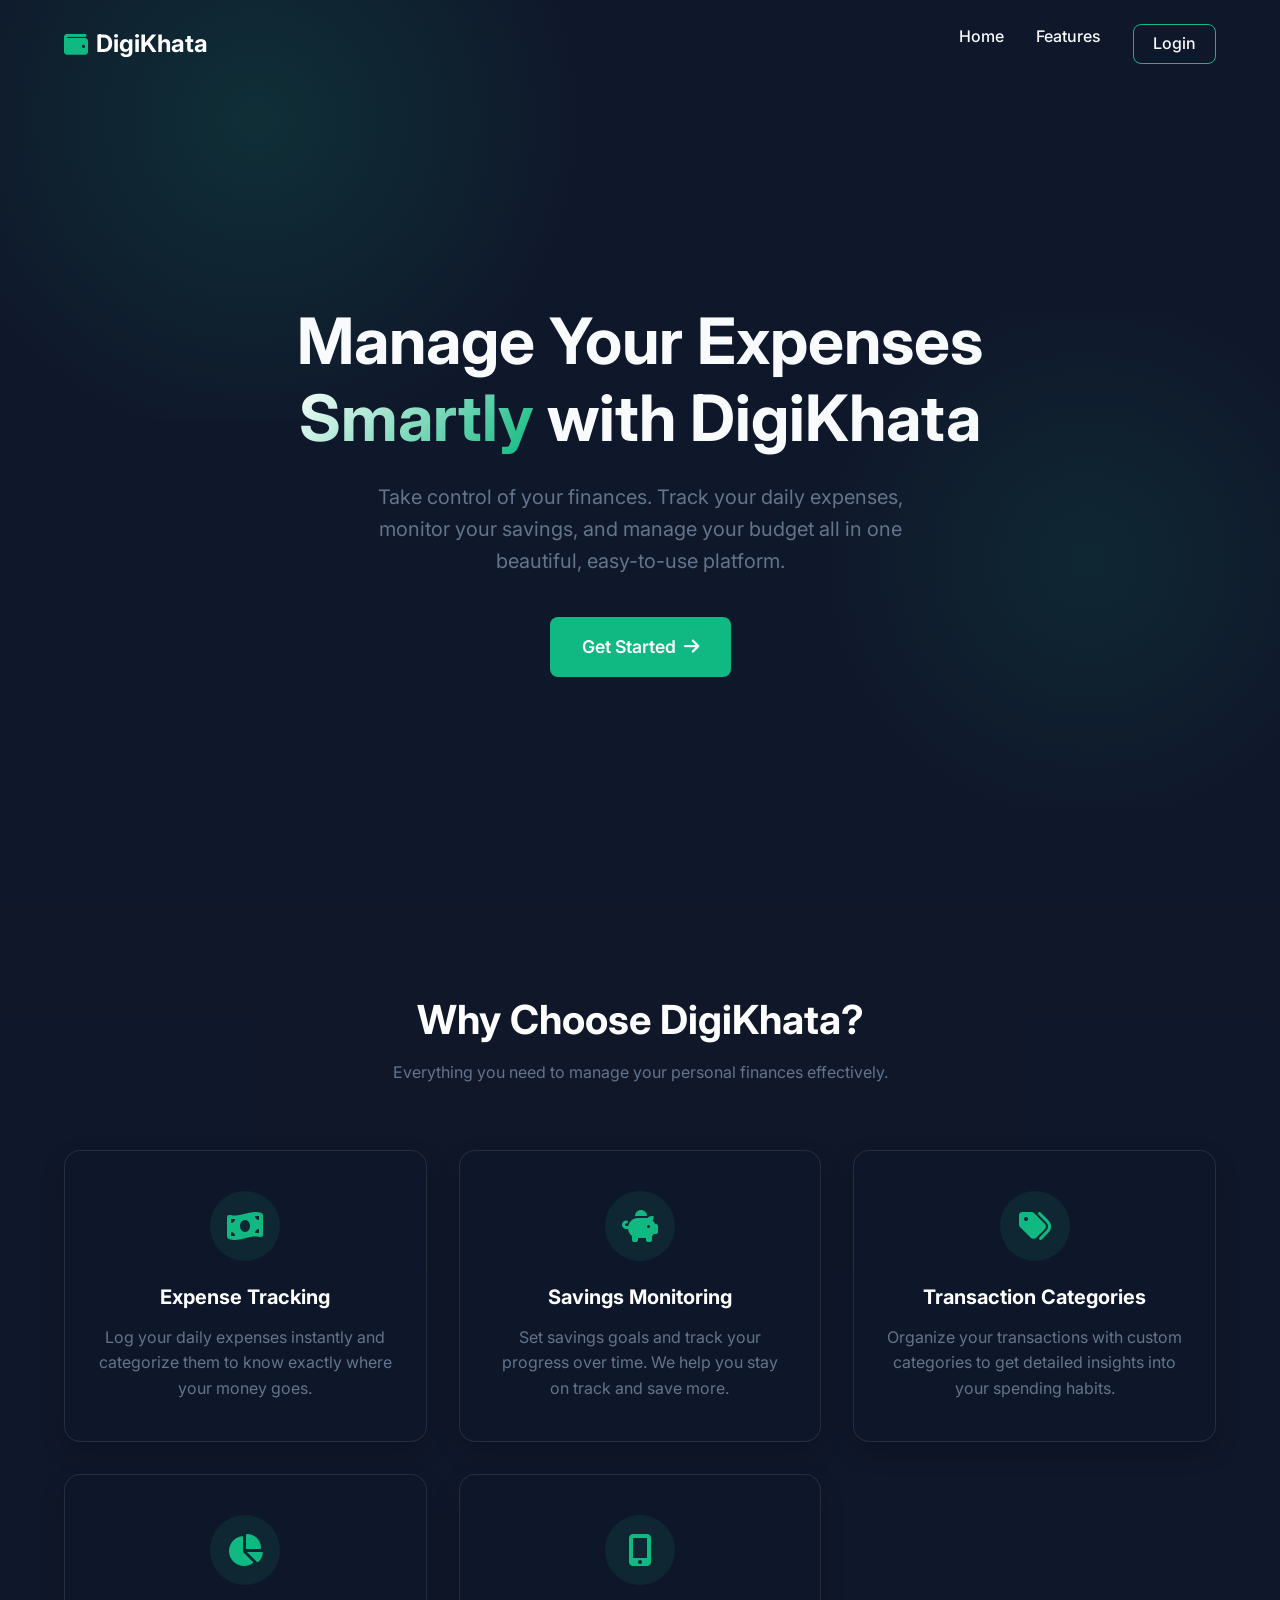
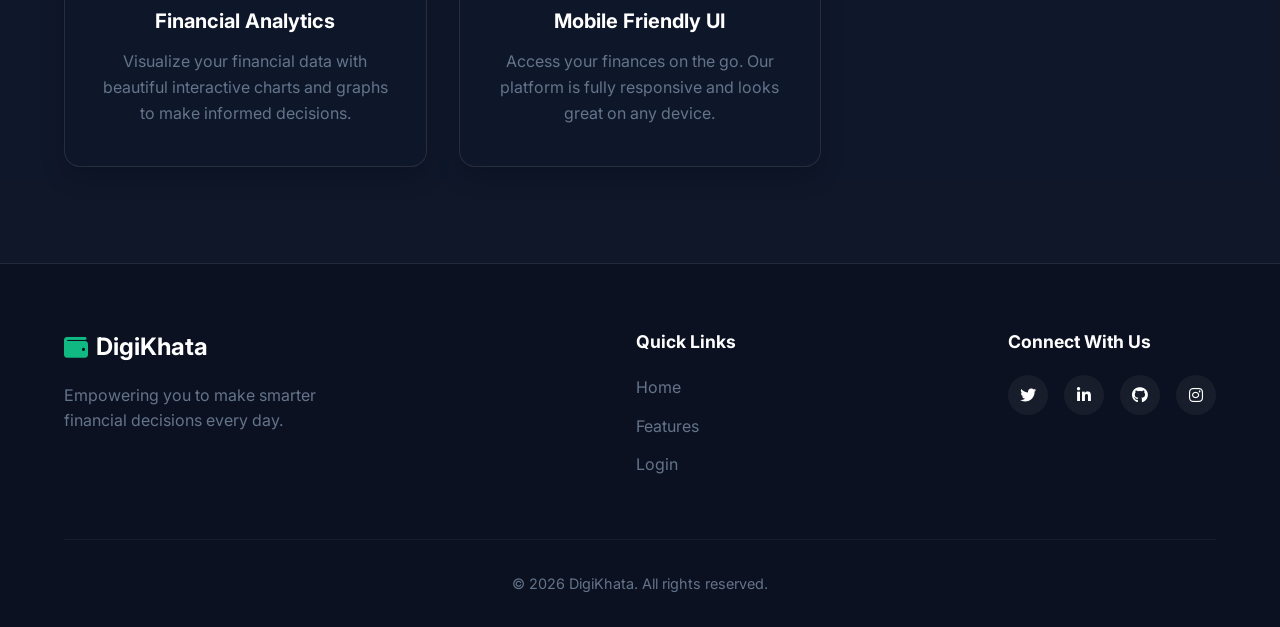
==== commit cabcbb85: "restructured files and removed inline css and js" ====
--- a/index.html
+++ b/index.html
@@ -15,7 +15,7 @@
     <link rel="stylesheet" href="https://cdnjs.cloudflare.com/ajax/libs/font-awesome/6.4.0/css/all.min.css">
 
     <!-- Custom CSS -->
-    <link rel="stylesheet" href="home.css">
+    <link rel="stylesheet" href="style.css">
 </head>
 
 <body>
@@ -151,7 +151,7 @@
     </footer>
 
     <!-- Custom JS -->
-    <script src="home.js"></script>
+    <script src="script.js"></script>
 </body>
 
 </html>
--- a/style.css
+++ b/style.css
@@ -0,0 +1,434 @@
+:root {
+    --primary-blue: #0f172a;
+    --primary-green: #10b981;
+    --primary-green-hover: #059669;
+    --color-white: #ffffff;
+    --color-light-gray: #f8fafc;
+    --color-text-muted: #64748b;
+    --glass-bg: rgba(255, 255, 255, 0.05);
+    --glass-border: rgba(255, 255, 255, 0.1);
+    --card-bg: rgba(15, 23, 42, 0.7);
+    --shadow-soft: 0 10px 25px rgba(0, 0, 0, 0.2);
+    --shadow-glow: 0 0 20px rgba(16, 185, 129, 0.4);
+    --transition-speed: 0.3s;
+}
+
+* {
+    margin: 0;
+    padding: 0;
+    box-sizing: border-box;
+    font-family: 'Inter', sans-serif;
+}
+
+html {
+    scroll-behavior: smooth;
+}
+
+body {
+    background-color: var(--primary-blue);
+    color: var(--color-light-gray);
+    overflow-x: hidden;
+    line-height: 1.6;
+}
+
+/* Background Gradients */
+.bg-gradient-top {
+    position: absolute;
+    top: -20%;
+    left: -10%;
+    width: 60%;
+    height: 600px;
+    background: radial-gradient(circle, rgba(16, 185, 129, 0.15) 0%, rgba(15, 23, 42, 0) 70%);
+    z-index: -1;
+}
+
+.bg-gradient-bottom {
+    position: absolute;
+    bottom: 10%;
+    right: -10%;
+    width: 50%;
+    height: 500px;
+    background: radial-gradient(circle, rgba(16, 185, 129, 0.1) 0%, rgba(15, 23, 42, 0) 70%);
+    z-index: -1;
+}
+
+/* Typography Utility */
+h1, h2, h3 {
+    font-weight: 700;
+    line-height: 1.2;
+}
+
+p {
+    color: var(--color-text-muted);
+}
+
+.text-gradient {
+    background: linear-gradient(135deg, var(--color-white), var(--primary-green));
+    -webkit-background-clip: text;
+    -webkit-text-fill-color: transparent;
+}
+
+/* Navbar */
+.navbar {
+    position: fixed;
+    top: 0;
+    left: 0;
+    width: 100%;
+    padding: 1.5rem 5%;
+    display: flex;
+    justify-content: space-between;
+    align-items: center;
+    z-index: 1000;
+    transition: all var(--transition-speed);
+}
+
+.navbar.scrolled {
+    background: rgba(15, 23, 42, 0.9);
+    backdrop-filter: blur(10px);
+    -webkit-backdrop-filter: blur(10px);
+    border-bottom: 1px solid var(--glass-border);
+    padding: 1rem 5%;
+}
+
+.logo {
+    display: flex;
+    align-items: center;
+    gap: 0.5rem;
+    font-size: 1.5rem;
+    font-weight: 700;
+    color: var(--color-white);
+    text-decoration: none;
+}
+
+.logo i {
+    color: var(--primary-green);
+}
+
+.nav-links {
+    display: flex;
+    gap: 2rem;
+    list-style: none;
+}
+
+.nav-links a {
+    color: var(--color-light-gray);
+    text-decoration: none;
+    font-weight: 500;
+    transition: color var(--transition-speed);
+}
+
+.nav-links a:hover {
+    color: var(--primary-green);
+}
+
+.btn-primary {
+    background: var(--primary-green);
+    color: var(--color-white);
+    padding: 0.6rem 1.5rem;
+    border-radius: 8px;
+    text-decoration: none;
+    font-weight: 600;
+    transition: all var(--transition-speed);
+    display: inline-flex;
+    align-items: center;
+    gap: 0.5rem;
+    border: none;
+    cursor: pointer;
+}
+
+.btn-primary:hover {
+    background: var(--primary-green-hover);
+    box-shadow: var(--shadow-glow);
+    transform: translateY(-2px);
+}
+
+/* Mobile Menu Toggle */
+.mobile-toggle {
+    display: none;
+    color: var(--color-white);
+    font-size: 1.5rem;
+    cursor: pointer;
+}
+
+/* Hero Section */
+.hero {
+    min-height: 100vh;
+    display: flex;
+    align-items: center;
+    padding: 0 5%;
+    position: relative;
+    padding-top: 80px; /* Space for navbar */
+}
+
+.hero-content {
+    max-width: 800px;
+    margin: 0 auto;
+    text-align: center;
+}
+
+.hero-content h1 {
+    font-size: 4rem;
+    margin-bottom: 1.5rem;
+}
+
+.hero-content p {
+    font-size: 1.25rem;
+    margin-bottom: 2.5rem;
+    max-width: 600px;
+    margin-left: auto;
+    margin-right: auto;
+}
+
+/* Features Section */
+.features {
+    padding: 6rem 5%;
+    background: rgba(15, 23, 42, 0.4);
+    position: relative;
+}
+
+.section-header {
+    text-align: center;
+    margin-bottom: 4rem;
+}
+
+.section-header h2 {
+    font-size: 2.5rem;
+    margin-bottom: 1rem;
+    color: var(--color-white);
+}
+
+.features-grid {
+    display: grid;
+    grid-template-columns: repeat(auto-fit, minmax(280px, 1fr));
+    gap: 2rem;
+}
+
+.feature-card {
+    background: var(--card-bg);
+    border: 1px solid var(--glass-border);
+    backdrop-filter: blur(12px);
+    -webkit-backdrop-filter: blur(12px);
+    border-radius: 16px;
+    padding: 2.5rem 2rem;
+    text-align: center;
+    transition: all var(--transition-speed);
+    box-shadow: var(--shadow-soft);
+}
+
+.feature-card:hover {
+    transform: translateY(-10px);
+    border-color: rgba(16, 185, 129, 0.4);
+    box-shadow: 0 15px 30px rgba(0, 0, 0, 0.3), 0 0 15px rgba(16, 185, 129, 0.2);
+}
+
+.feature-icon {
+    width: 70px;
+    height: 70px;
+    background: rgba(16, 185, 129, 0.1);
+    color: var(--primary-green);
+    border-radius: 50%;
+    display: flex;
+    align-items: center;
+    justify-content: center;
+    font-size: 2rem;
+    margin: 0 auto 1.5rem;
+    transition: all var(--transition-speed);
+}
+
+.feature-card:hover .feature-icon {
+    background: var(--primary-green);
+    color: var(--color-white);
+    transform: scale(1.1);
+}
+
+.feature-card h3 {
+    font-size: 1.25rem;
+    margin-bottom: 1rem;
+    color: var(--color-white);
+}
+
+/* About Us Section */
+.about {
+    padding: 6rem 5%;
+    position: relative;
+}
+
+.team-grid {
+    display: grid;
+    grid-template-columns: repeat(auto-fit, minmax(250px, 1fr));
+    gap: 2.5rem;
+}
+
+.team-card {
+    background: var(--card-bg);
+    border: 1px solid var(--glass-border);
+    border-radius: 16px;
+    padding: 2rem;
+    text-align: center;
+    transition: all var(--transition-speed);
+}
+
+.team-card:hover {
+    transform: translateY(-5px);
+    border-color: rgba(255, 255, 255, 0.2);
+}
+
+.profile-img {
+    width: 120px;
+    height: 120px;
+    border-radius: 50%;
+    object-fit: cover;
+    margin: 0 auto 1.5rem;
+    border: 3px solid rgba(16, 185, 129, 0.3);
+    padding: 3px;
+    background: var(--primary-blue);
+}
+
+.team-card h3 {
+    font-size: 1.25rem;
+    color: var(--color-white);
+    margin-bottom: 0.25rem;
+}
+
+.team-role {
+    color: var(--primary-green);
+    font-size: 0.9rem;
+    font-weight: 600;
+    margin-bottom: 1rem;
+}
+
+.team-desc {
+    font-size: 0.9rem;
+}
+
+/* Footer */
+.footer {
+    background: #0b1120;
+    padding: 4rem 5% 2rem;
+    border-top: 1px solid var(--glass-border);
+}
+
+.footer-content {
+    display: flex;
+    flex-wrap: wrap;
+    justify-content: space-between;
+    gap: 2rem;
+    margin-bottom: 3rem;
+}
+
+.footer-brand {
+    max-width: 300px;
+}
+
+.footer-brand p {
+    margin-top: 1rem;
+}
+
+.footer-links h4 {
+    color: var(--color-white);
+    margin-bottom: 1.2rem;
+    font-size: 1.1rem;
+}
+
+.footer-links ul {
+    list-style: none;
+}
+
+.footer-links li {
+    margin-bottom: 0.8rem;
+}
+
+.footer-links a {
+    color: var(--color-text-muted);
+    text-decoration: none;
+    transition: color var(--transition-speed);
+}
+
+.footer-links a:hover {
+    color: var(--primary-green);
+}
+
+.social-icons {
+    display: flex;
+    gap: 1rem;
+}
+
+.social-icons a {
+    width: 40px;
+    height: 40px;
+    border-radius: 50%;
+    background: rgba(255, 255, 255, 0.05);
+    display: flex;
+    align-items: center;
+    justify-content: center;
+    color: var(--color-white);
+    text-decoration: none;
+    transition: all var(--transition-speed);
+}
+
+.social-icons a:hover {
+    background: var(--primary-green);
+    transform: translateY(-3px);
+}
+
+.footer-bottom {
+    text-align: center;
+    padding-top: 2rem;
+    border-top: 1px solid rgba(255, 255, 255, 0.05);
+    color: var(--color-text-muted);
+    font-size: 0.9rem;
+}
+
+/* Entrance Animations */
+.animate-on-scroll {
+    opacity: 0;
+    transform: translateY(30px);
+    transition: opacity 0.8s ease, transform 0.8s ease;
+}
+
+.animate-on-scroll.visible {
+    opacity: 1;
+    transform: translateY(0);
+}
+
+/* Stagger delays for grid items */
+.delay-100 { transition-delay: 100ms; }
+.delay-200 { transition-delay: 200ms; }
+.delay-300 { transition-delay: 300ms; }
+.delay-400 { transition-delay: 400ms; }
+.delay-500 { transition-delay: 500ms; }
+
+/* Responsive Design */
+@media (max-width: 992px) {
+    .hero-content h1 {
+        font-size: 3rem;
+    }
+}
+
+@media (max-width: 768px) {
+    .nav-links {
+        display: none; /* Hide default links on mobile */
+        position: absolute;
+        top: 100%;
+        left: 0;
+        width: 100%;
+        background: rgba(15, 23, 42, 0.95);
+        backdrop-filter: blur(10px);
+        flex-direction: column;
+        padding: 2rem 5%;
+        text-align: center;
+        border-bottom: 1px solid var(--glass-border);
+    }
+
+    .nav-links.active {
+        display: flex;
+    }
+
+    .mobile-toggle {
+        display: block;
+    }
+
+    .hero-content h1 {
+        font-size: 2.5rem;
+    }
+}
